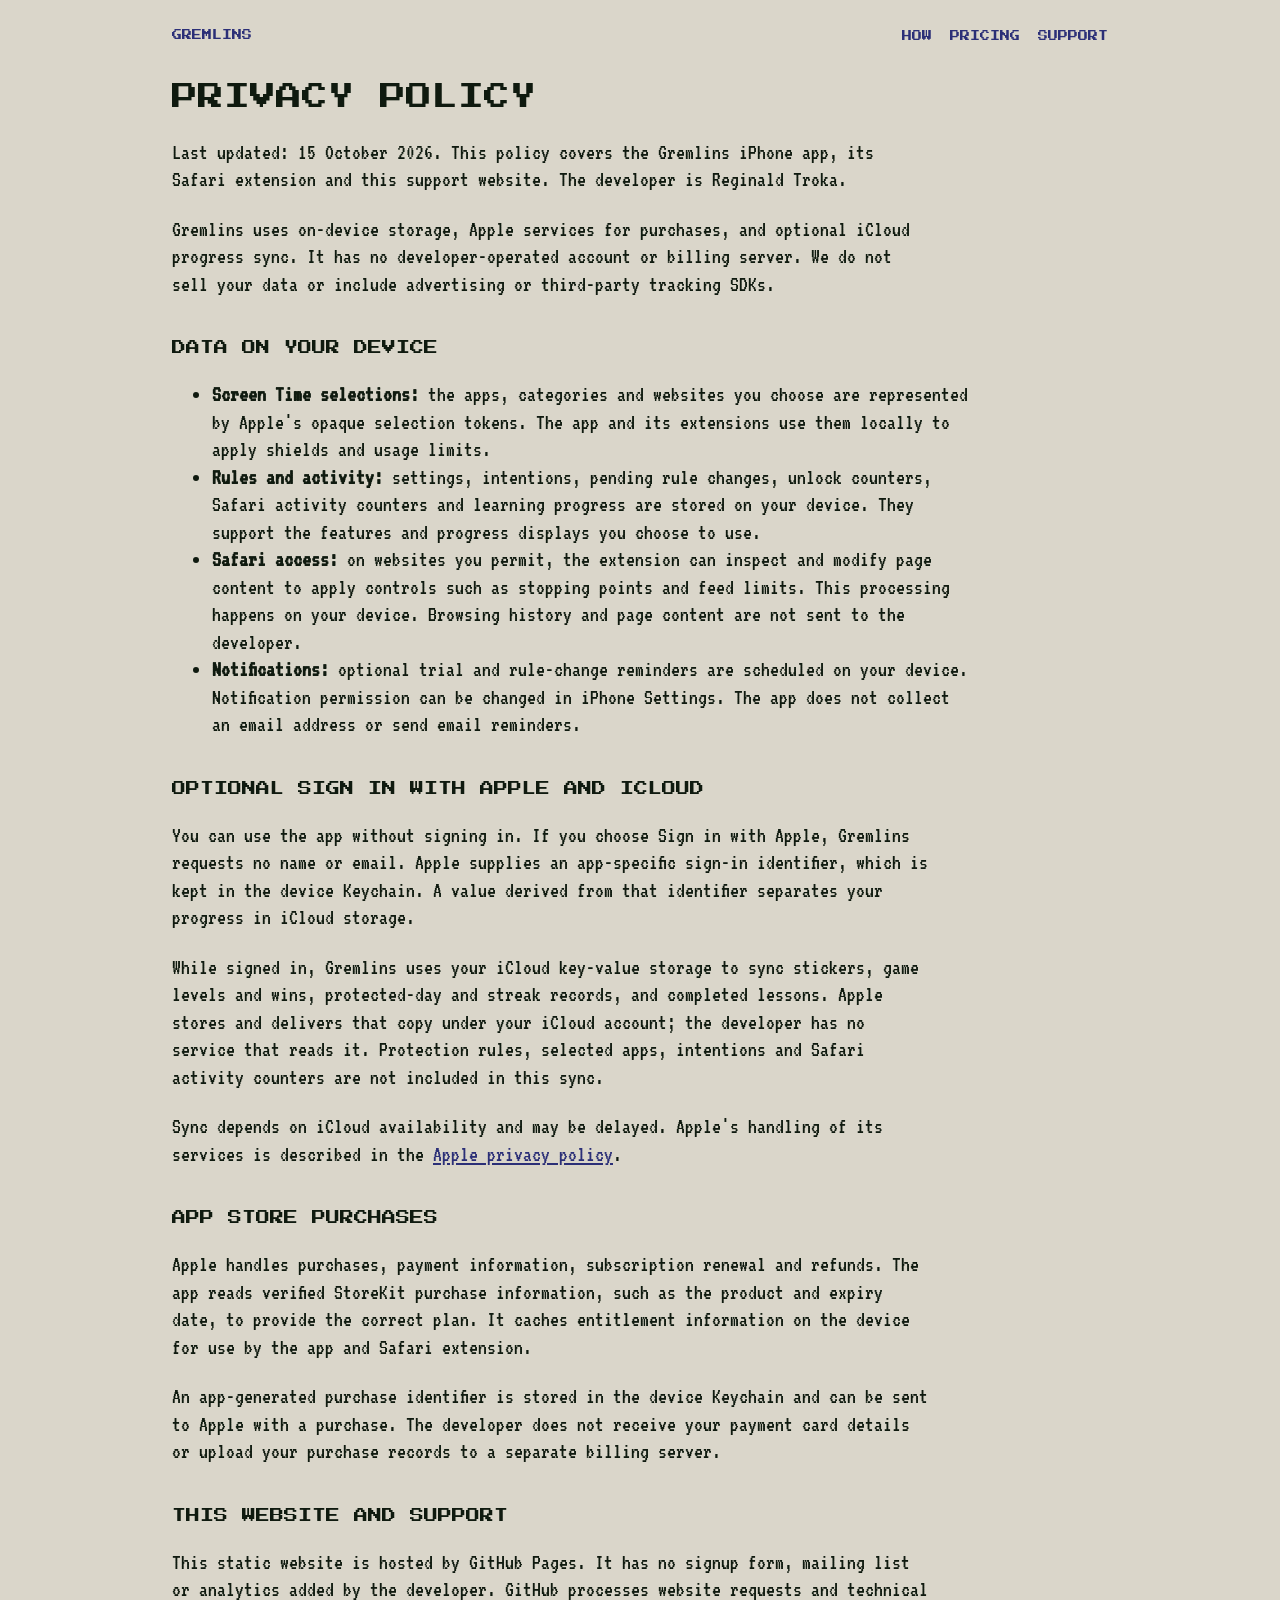
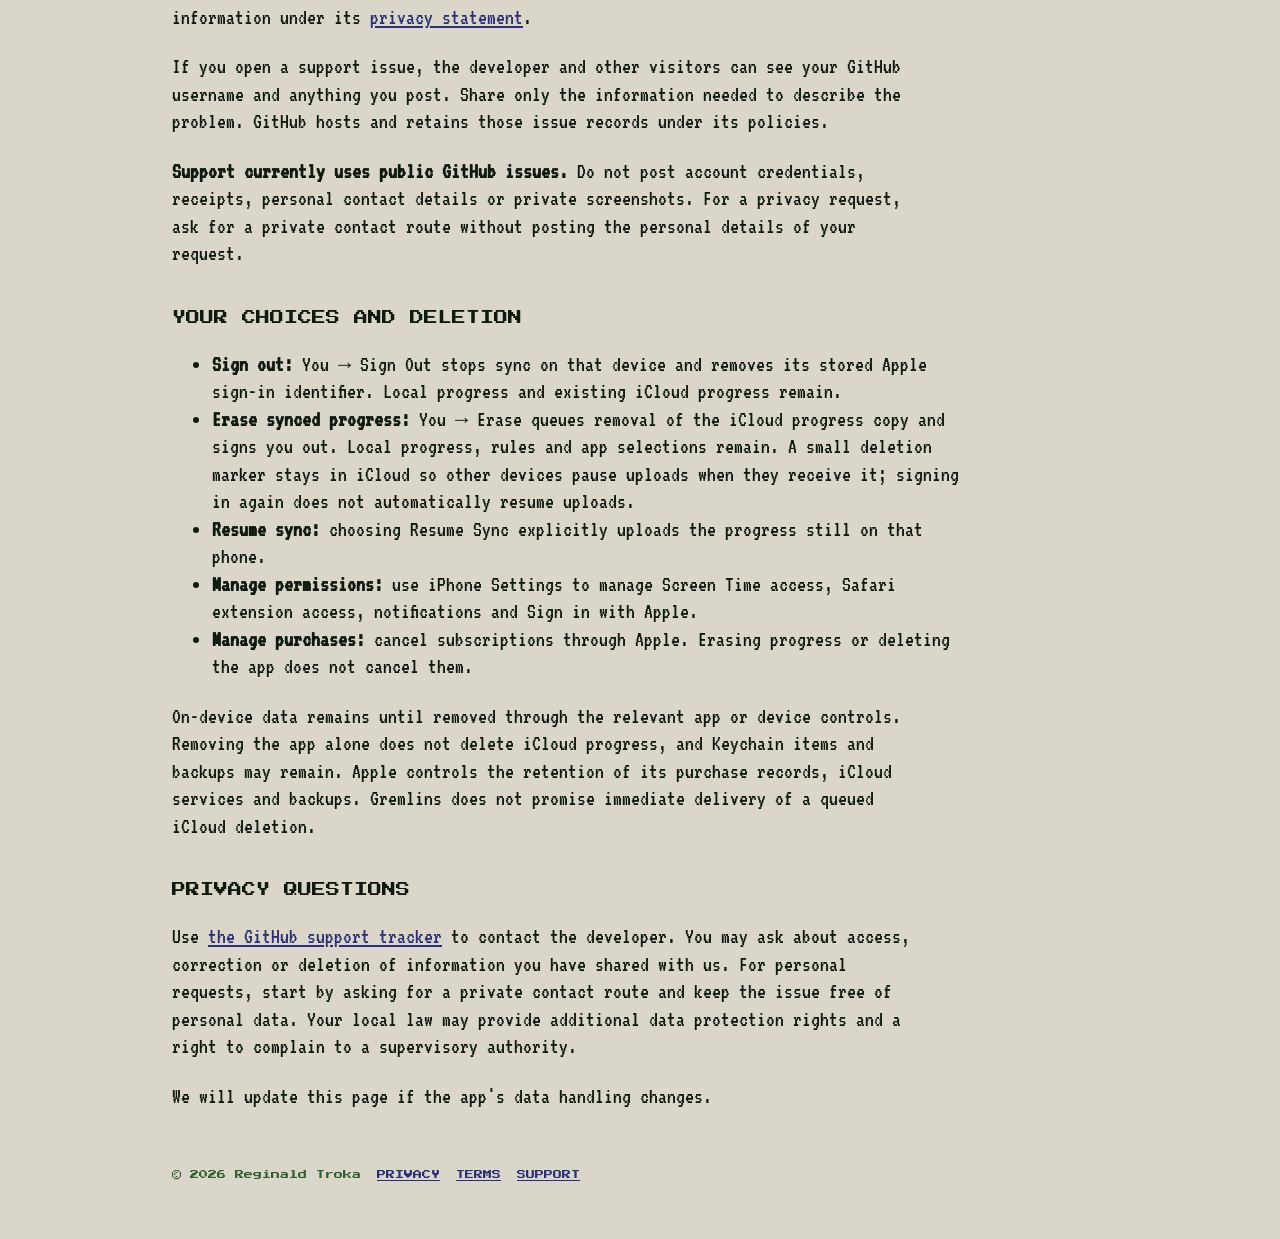
==== privacy/index.html @ 11add4e7 "Publish support, privacy and terms for the backend-free app" ====
<!doctype html>
<html lang="en">
<head>
  <meta charset="utf-8">
  <meta name="viewport" content="width=device-width,initial-scale=1">
  <title>Privacy policy · Gremlins</title>
  <meta name="description" content="How Gremlins uses on-device data, optional Apple sign-in and iCloud progress, App Store purchases and public support.">
  <link rel="stylesheet" href="../style.css">
  <script defer src="../site-config.js"></script>
</head>
<body><main class="wrap legal">
  <nav aria-label="Main navigation"><a href="../index.html" class="d">GREMLINS</a><span class="sp"></span><a href="../index.html#how">HOW</a><a href="../index.html#pricing">PRICING</a><a href="../support/index.html">SUPPORT</a></nav>
  <h1>PRIVACY POLICY</h1>
  <p>Last updated: 15 October 2026. This policy covers the Gremlins iPhone app, its Safari extension and this support website. The developer is <span data-site-field="legalEntity">Reginald Troka</span>.</p>
  <p>Gremlins uses on-device storage, Apple services for purchases, and optional iCloud progress sync. It has no developer-operated account or billing server. We do not sell your data or include advertising or third-party tracking SDKs.</p>

  <h2>DATA ON YOUR DEVICE</h2>
  <ul>
    <li><strong>Screen Time selections:</strong> the apps, categories and websites you choose are represented by Apple's opaque selection tokens. The app and its extensions use them locally to apply shields and usage limits.</li>
    <li><strong>Rules and activity:</strong> settings, intentions, pending rule changes, unlock counters, Safari activity counters and learning progress are stored on your device. They support the features and progress displays you choose to use.</li>
    <li><strong>Safari access:</strong> on websites you permit, the extension can inspect and modify page content to apply controls such as stopping points and feed limits. This processing happens on your device. Browsing history and page content are not sent to the developer.</li>
    <li><strong>Notifications:</strong> optional trial and rule-change reminders are scheduled on your device. Notification permission can be changed in iPhone Settings. The app does not collect an email address or send email reminders.</li>
  </ul>

  <h2>OPTIONAL SIGN IN WITH APPLE AND ICLOUD</h2>
  <p>You can use the app without signing in. If you choose Sign in with Apple, Gremlins requests no name or email. Apple supplies an app-specific sign-in identifier, which is kept in the device Keychain. A value derived from that identifier separates your progress in iCloud storage.</p>
  <p>While signed in, Gremlins uses your iCloud key-value storage to sync stickers, game levels and wins, protected-day and streak records, and completed lessons. Apple stores and delivers that copy under your iCloud account; the developer has no service that reads it. Protection rules, selected apps, intentions and Safari activity counters are not included in this sync.</p>
  <p>Sync depends on iCloud availability and may be delayed. Apple's handling of its services is described in the <a href="https://www.apple.com/legal/privacy/">Apple privacy policy</a>.</p>

  <h2>APP STORE PURCHASES</h2>
  <p>Apple handles purchases, payment information, subscription renewal and refunds. The app reads verified StoreKit purchase information, such as the product and expiry date, to provide the correct plan. It caches entitlement information on the device for use by the app and Safari extension.</p>
  <p>An app-generated purchase identifier is stored in the device Keychain and can be sent to Apple with a purchase. The developer does not receive your payment card details or upload your purchase records to a separate billing server.</p>

  <h2>THIS WEBSITE AND SUPPORT</h2>
  <p>This static website is hosted by GitHub Pages. It has no signup form, mailing list or analytics added by the developer. GitHub processes website requests and technical information under its <a href="https://docs.github.com/en/site-policy/privacy-policies/github-general-privacy-statement">privacy statement</a>.</p>
  <p>If you open a support issue, the developer and other visitors can see your GitHub username and anything you post. Share only the information needed to describe the problem. GitHub hosts and retains those issue records under its policies.</p>
  <p data-public-contact-notice><strong>Support currently uses public GitHub issues.</strong> Do not post account credentials, receipts, personal contact details or private screenshots. For a privacy request, ask for a private contact route without posting the personal details of your request.</p>

  <h2>YOUR CHOICES AND DELETION</h2>
  <ul>
    <li><strong>Sign out:</strong> You → Sign Out stops sync on that device and removes its stored Apple sign-in identifier. Local progress and existing iCloud progress remain.</li>
    <li><strong>Erase synced progress:</strong> You → Erase queues removal of the iCloud progress copy and signs you out. Local progress, rules and app selections remain. A small deletion marker stays in iCloud so other devices pause uploads when they receive it; signing in again does not automatically resume uploads.</li>
    <li><strong>Resume sync:</strong> choosing Resume Sync explicitly uploads the progress still on that phone.</li>
    <li><strong>Manage permissions:</strong> use iPhone Settings to manage Screen Time access, Safari extension access, notifications and Sign in with Apple.</li>
    <li><strong>Manage purchases:</strong> cancel subscriptions through Apple. Erasing progress or deleting the app does not cancel them.</li>
  </ul>
  <p>On-device data remains until removed through the relevant app or device controls. Removing the app alone does not delete iCloud progress, and Keychain items and backups may remain. Apple controls the retention of its purchase records, iCloud services and backups. Gremlins does not promise immediate delivery of a queued iCloud deletion.</p>

  <h2>PRIVACY QUESTIONS</h2>
  <p>Use <a data-privacy-link href="https://github.com/RT123-new/gremlins-support/issues">the GitHub support tracker</a> to contact the developer. You may ask about access, correction or deletion of information you have shared with us. For personal requests, start by asking for a private contact route and keep the issue free of personal data. Your local law may provide additional data protection rights and a right to complain to a supervisory authority.</p>
  <p>We will update this page if the app's data handling changes.</p>

  <footer><span>© 2026 <span data-site-field="legalEntity">Reginald Troka</span></span><a href="index.html">PRIVACY</a><a href="../terms/index.html">TERMS</a><a href="../support/index.html">SUPPORT</a></footer>
</main></body></html>
---- style.css ----
@font-face { font-family: D; src: url(fonts/PressStart2P-Regular.ttf); font-display: swap; }
@font-face { font-family: B; src: url(fonts/VT323-Regular.ttf); font-display: swap; }
:root { --ink:#0F1A0F; --dark:#0F380F; --mid:#306230; --light:#8BAC0F; --screen:#9BBC0F; --paper:#CADC9F; --shell:#DAD6CA; --a:#A6215A; --navy:#2B2F77; }
* { box-sizing: border-box; }
body { margin: 0; background: var(--shell); color: var(--ink); font: 22px/1.25 B, monospace; }
.d { font-family: D, monospace; text-transform: uppercase; line-height: 1.5; }
a { color: var(--navy); }
.wrap { max-width: 980px; margin: auto; padding: 28px 22px 60px; }
nav { display: flex; gap: 18px; align-items: center; font: 10px D, monospace; } nav .sp { flex: 1; } nav a { text-decoration: none; }
.hero { display: grid; grid-template-columns: 1.1fr .9fr; gap: 34px; align-items: center; margin: 46px 0 40px; }
@media (max-width: 760px) { .hero { grid-template-columns: 1fr; } }
h1 { font: 26px/1.45 D, monospace; margin: 0 0 18px; } h2 { font: 14px/1.5 D, monospace; margin: 40px 0 14px; } h3 { font: 10px/1.5 D, monospace; margin: 22px 0 8px; }
.lcd { background: var(--screen); border: 4px solid var(--ink); box-shadow: 8px 8px 0 var(--ink); padding: 16px; }
.lcd img { width: 100%; image-rendering: pixelated; display: block; }
.btn { display: inline-block; font: 11px D, monospace; padding: 16px 18px; border: 3px solid var(--ink); box-shadow: 5px 5px 0 var(--ink); background: var(--a); color: var(--paper); text-decoration: none; }
.btn.sec { background: var(--screen); color: var(--ink); }
.grid { display: grid; grid-template-columns: repeat(auto-fill, minmax(260px, 1fr)); gap: 20px; }
.card { border: 3px solid var(--ink); box-shadow: 5px 5px 0 var(--ink); background: var(--paper); padding: 16px; }
.card img { height: 64px; image-rendering: pixelated; }
form { display: flex; gap: 10px; flex-wrap: wrap; margin-top: 18px; }
input { font: 22px B, monospace; padding: 12px; border: 3px solid var(--ink); background: var(--paper); min-width: 240px; flex: 1; }
footer { margin-top: 60px; font: 9px D, monospace; color: var(--mid); display: flex; gap: 16px; flex-wrap: wrap; }
.legal p, .legal li { max-width: 760px; }
.legal h1 { margin-top: 36px; }
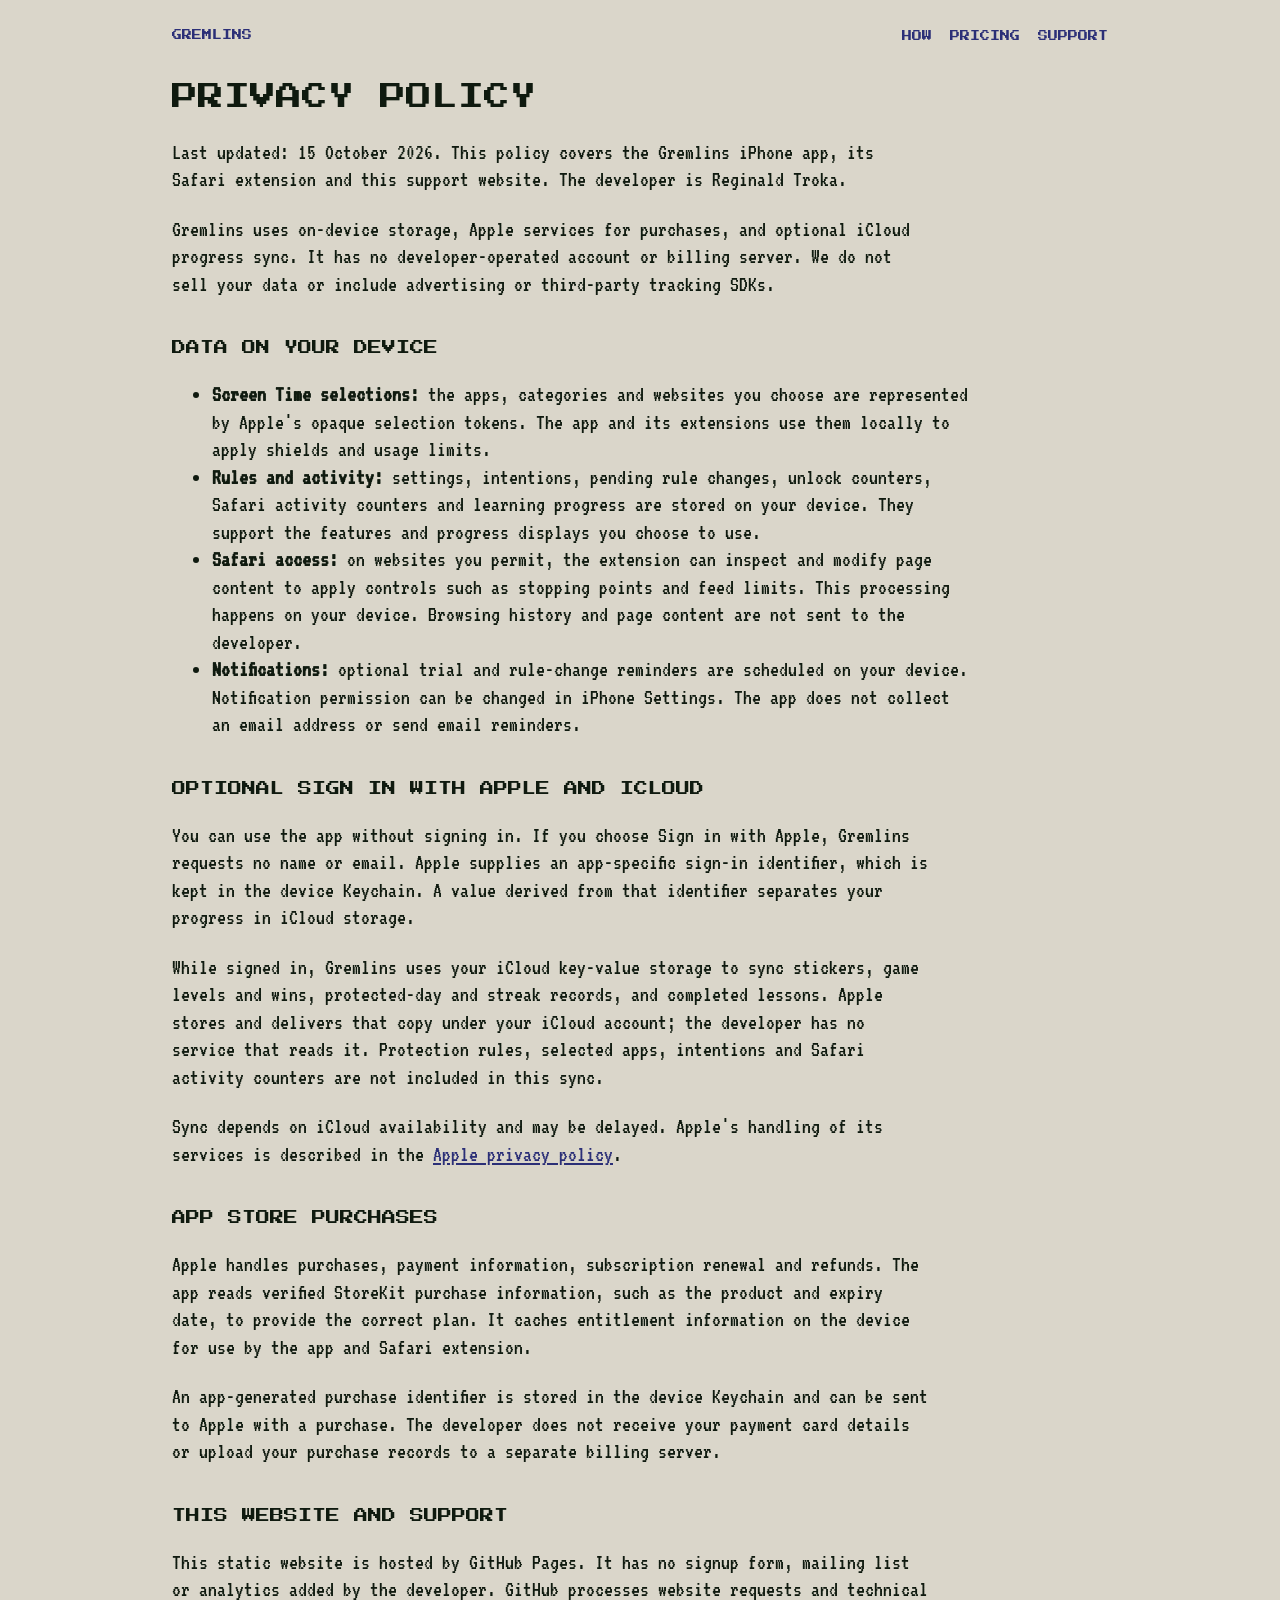
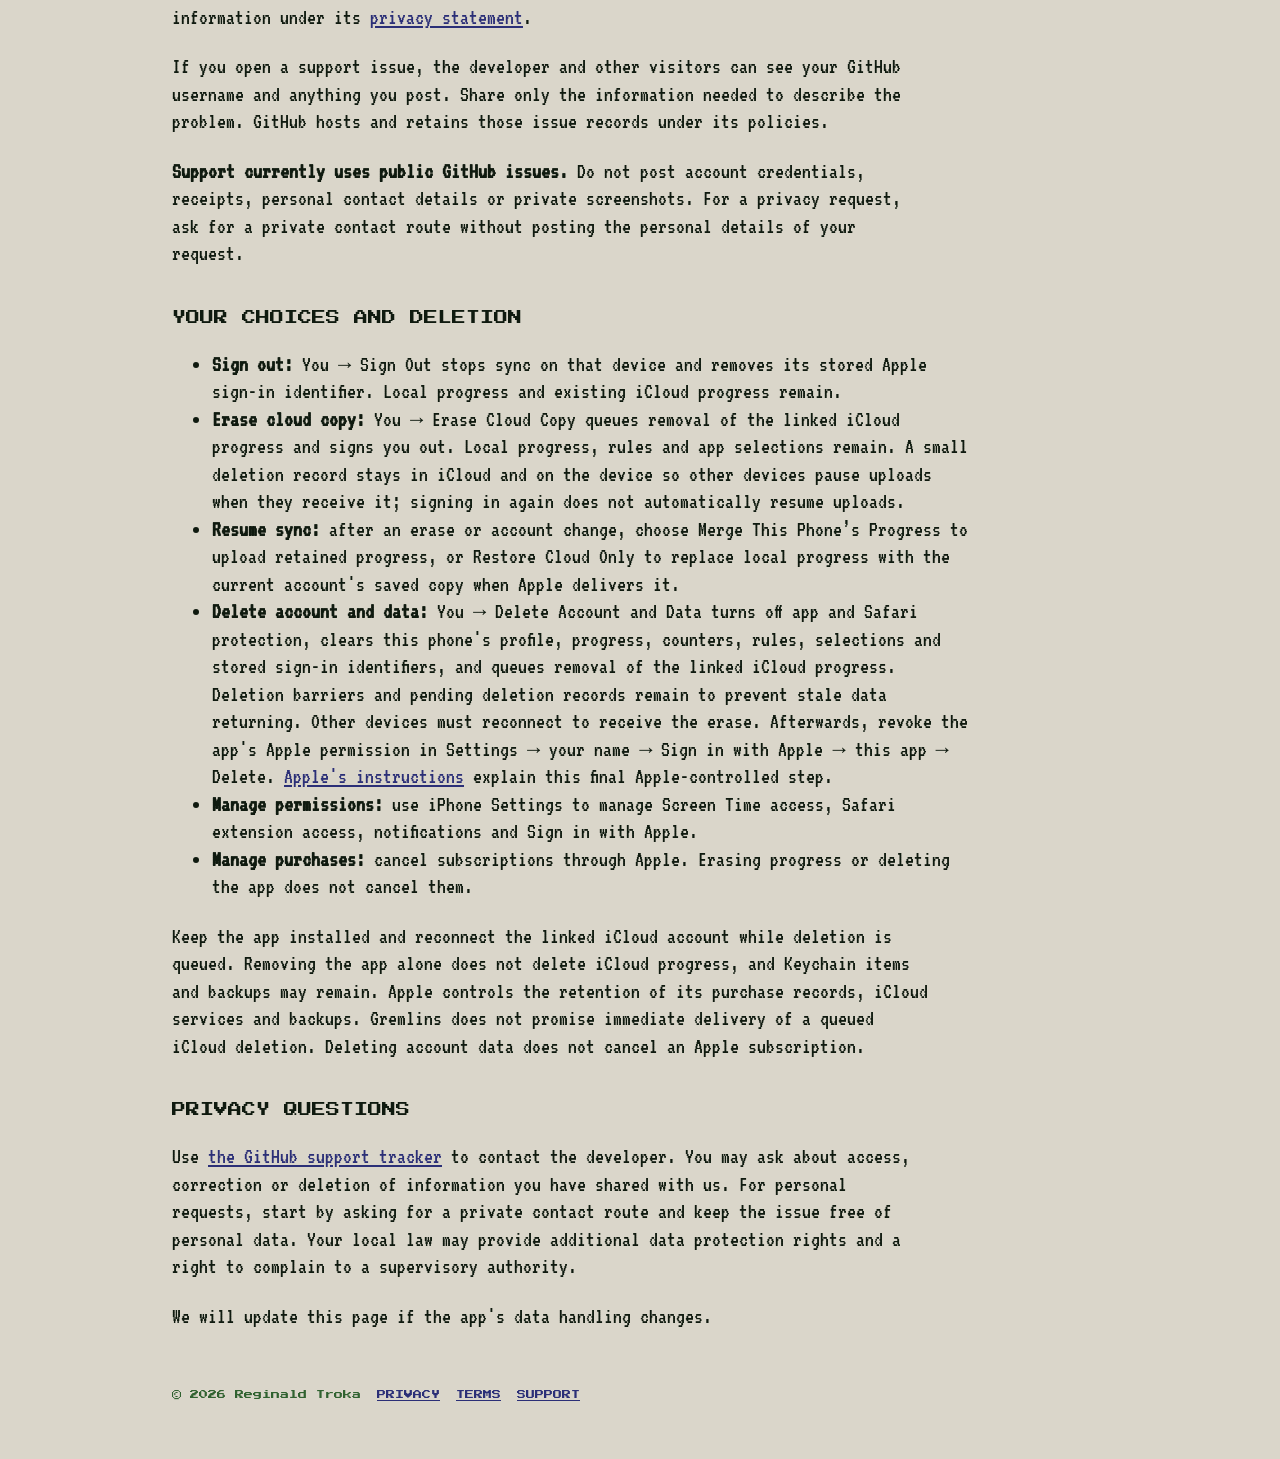
==== commit 0bc79c19: "Document full account deletion and cloud restore choices" ====
--- a/privacy/index.html
+++ b/privacy/index.html
@@ -39,12 +39,13 @@
   <h2>YOUR CHOICES AND DELETION</h2>
   <ul>
     <li><strong>Sign out:</strong> You → Sign Out stops sync on that device and removes its stored Apple sign-in identifier. Local progress and existing iCloud progress remain.</li>
-    <li><strong>Erase synced progress:</strong> You → Erase queues removal of the iCloud progress copy and signs you out. Local progress, rules and app selections remain. A small deletion marker stays in iCloud so other devices pause uploads when they receive it; signing in again does not automatically resume uploads.</li>
-    <li><strong>Resume sync:</strong> choosing Resume Sync explicitly uploads the progress still on that phone.</li>
+    <li><strong>Erase cloud copy:</strong> You → Erase Cloud Copy queues removal of the linked iCloud progress and signs you out. Local progress, rules and app selections remain. A small deletion record stays in iCloud and on the device so other devices pause uploads when they receive it; signing in again does not automatically resume uploads.</li>
+    <li><strong>Resume sync:</strong> after an erase or account change, choose Merge This Phone’s Progress to upload retained progress, or Restore Cloud Only to replace local progress with the current account's saved copy when Apple delivers it.</li>
+    <li><strong>Delete account and data:</strong> You → Delete Account and Data turns off app and Safari protection, clears this phone's profile, progress, counters, rules, selections and stored sign-in identifiers, and queues removal of the linked iCloud progress. Deletion barriers and pending deletion records remain to prevent stale data returning. Other devices must reconnect to receive the erase. Afterwards, revoke the app's Apple permission in Settings → your name → Sign in with Apple → this app → Delete. <a href="https://support.apple.com/en-us/102571">Apple's instructions</a> explain this final Apple-controlled step.</li>
     <li><strong>Manage permissions:</strong> use iPhone Settings to manage Screen Time access, Safari extension access, notifications and Sign in with Apple.</li>
     <li><strong>Manage purchases:</strong> cancel subscriptions through Apple. Erasing progress or deleting the app does not cancel them.</li>
   </ul>
-  <p>On-device data remains until removed through the relevant app or device controls. Removing the app alone does not delete iCloud progress, and Keychain items and backups may remain. Apple controls the retention of its purchase records, iCloud services and backups. Gremlins does not promise immediate delivery of a queued iCloud deletion.</p>
+  <p>Keep the app installed and reconnect the linked iCloud account while deletion is queued. Removing the app alone does not delete iCloud progress, and Keychain items and backups may remain. Apple controls the retention of its purchase records, iCloud services and backups. Gremlins does not promise immediate delivery of a queued iCloud deletion. Deleting account data does not cancel an Apple subscription.</p>
 
   <h2>PRIVACY QUESTIONS</h2>
   <p>Use <a data-privacy-link href="https://github.com/RT123-new/gremlins-support/issues">the GitHub support tracker</a> to contact the developer. You may ask about access, correction or deletion of information you have shared with us. For personal requests, start by asking for a private contact route and keep the issue free of personal data. Your local law may provide additional data protection rights and a right to complain to a supervisory authority.</p>
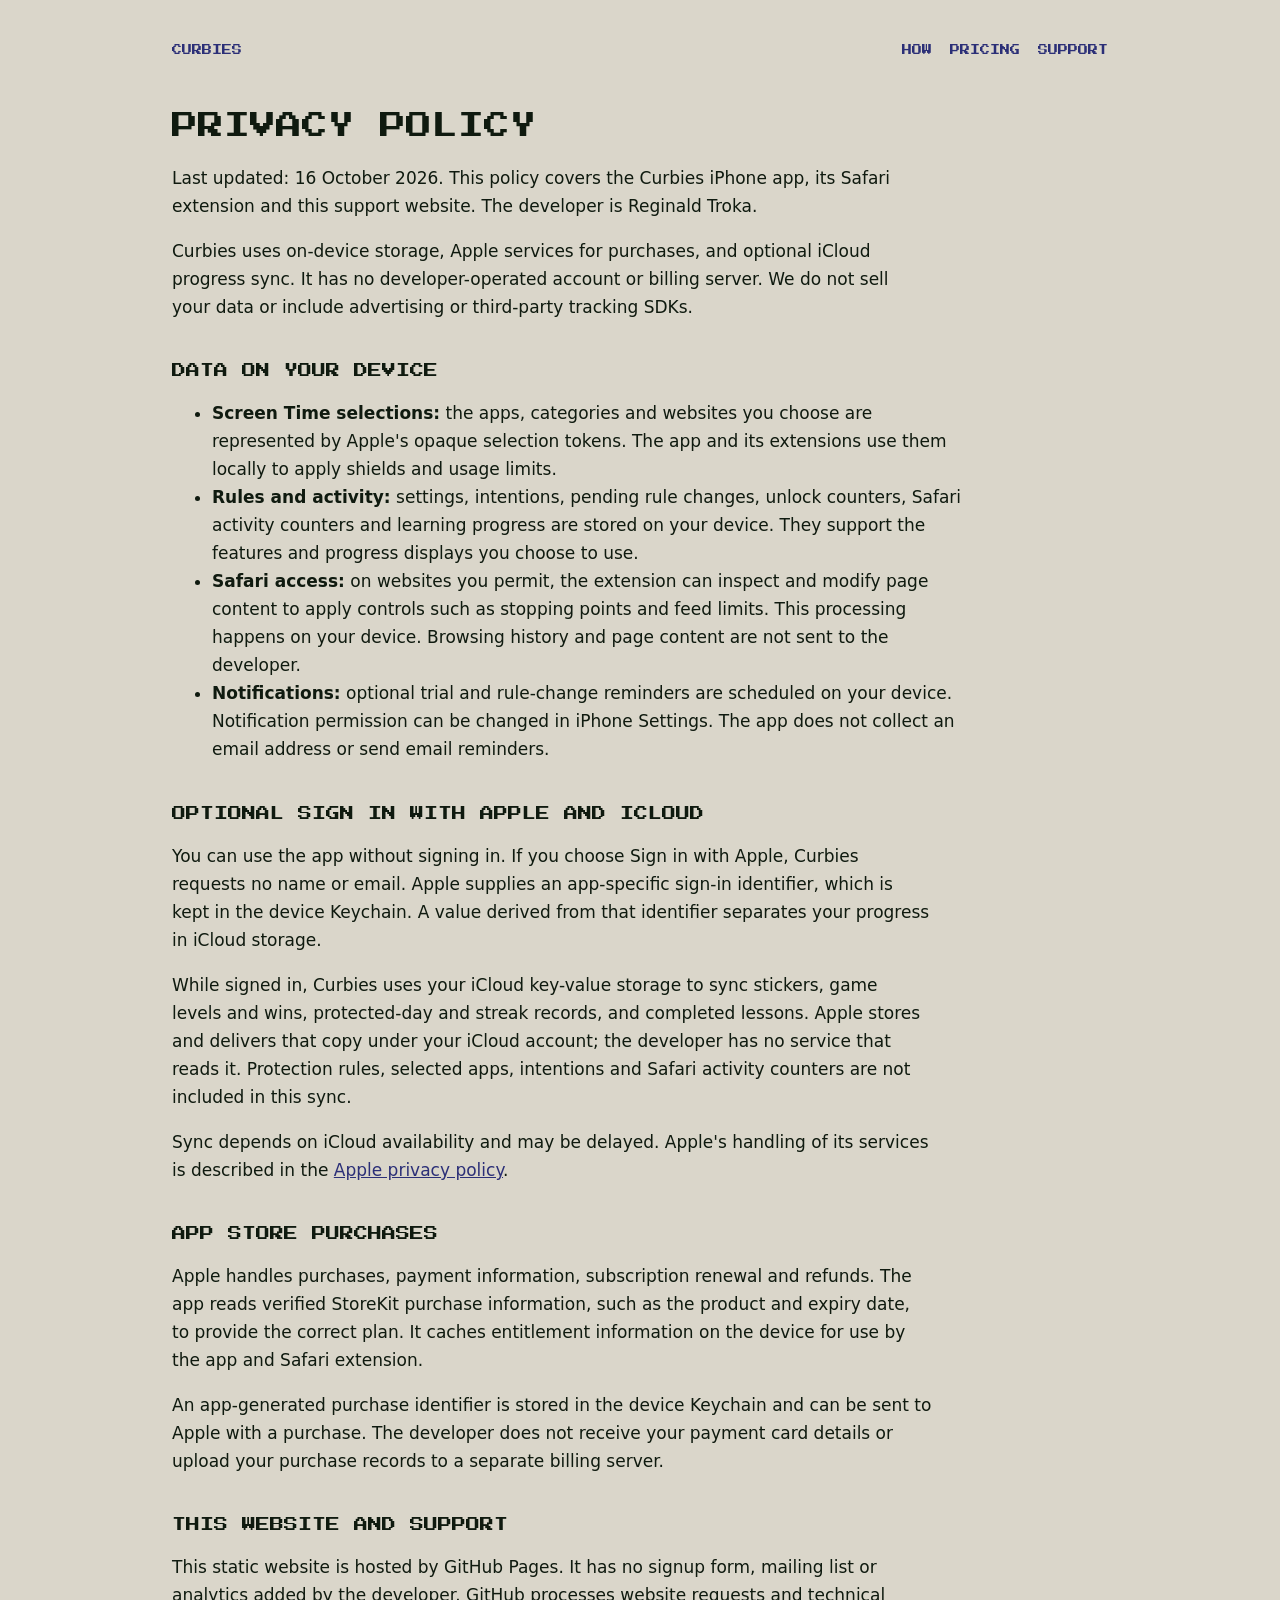
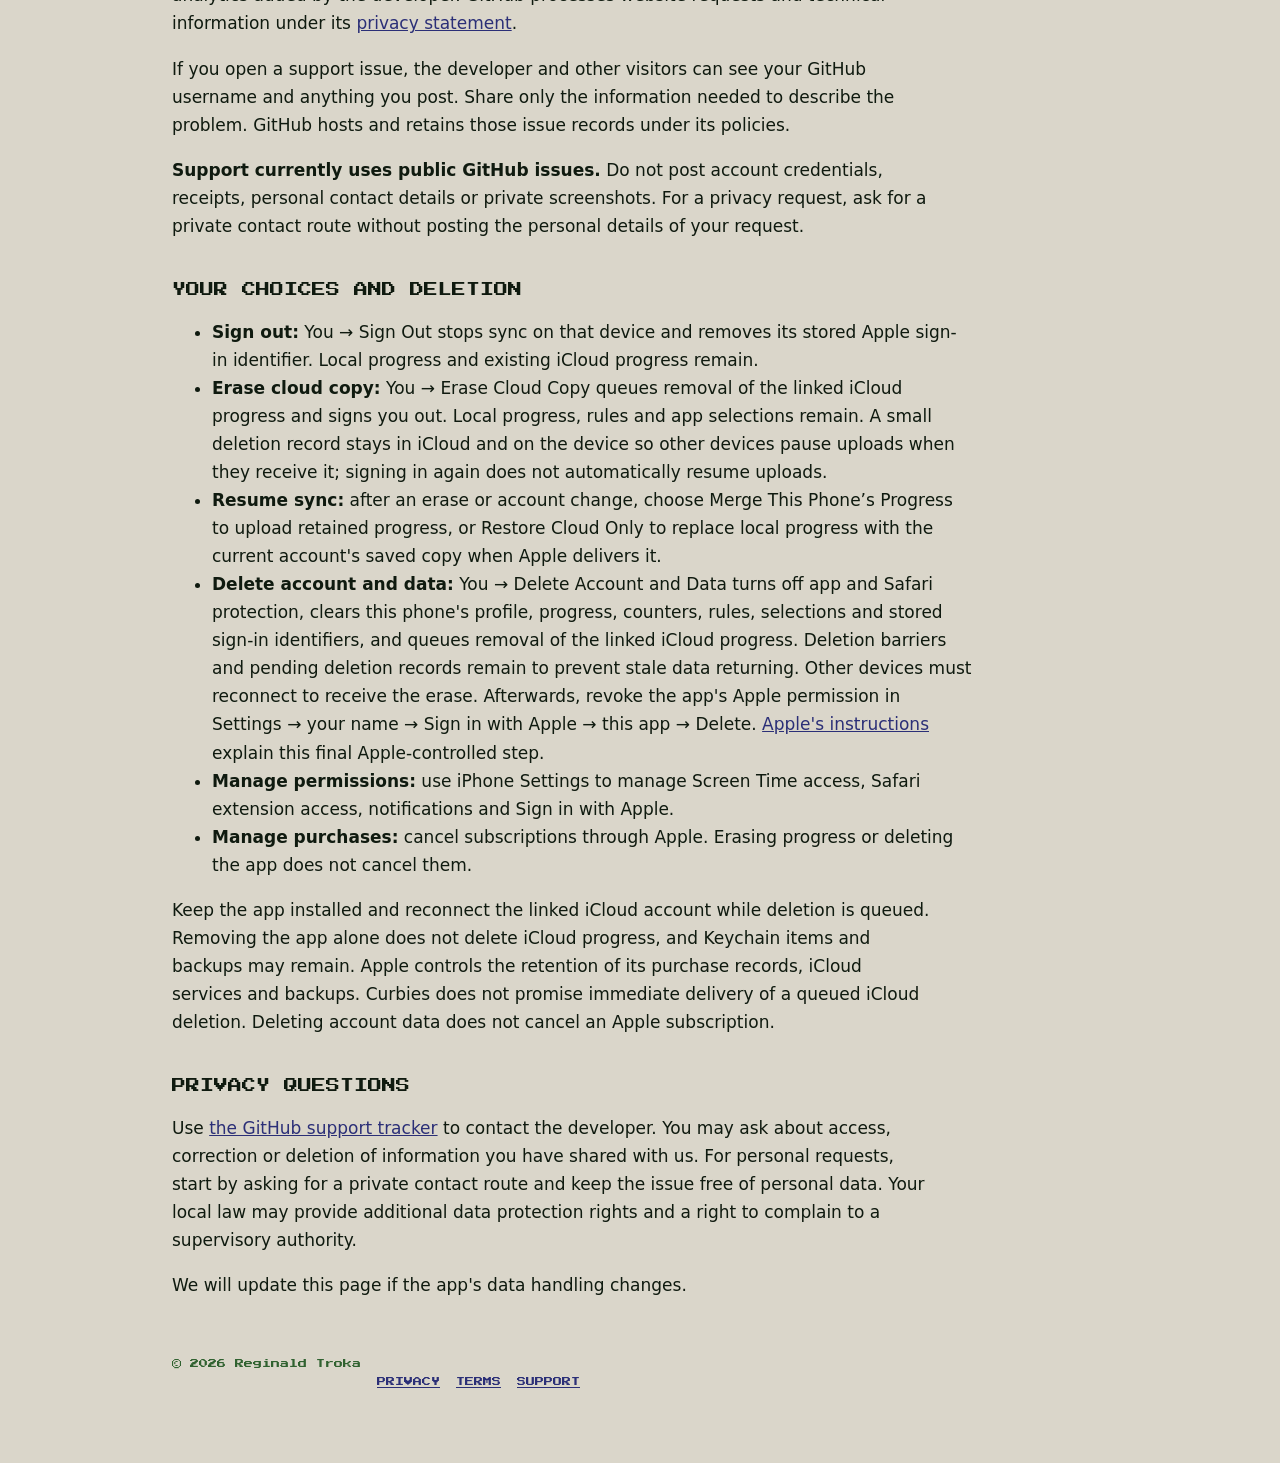
==== commit e2596f4d: "Rebrand support website to Curbies" ====
--- a/privacy/index.html
+++ b/privacy/index.html
@@ -3,16 +3,17 @@
 <head>
   <meta charset="utf-8">
   <meta name="viewport" content="width=device-width,initial-scale=1">
-  <title>Privacy policy · Gremlins</title>
-  <meta name="description" content="How Gremlins uses on-device data, optional Apple sign-in and iCloud progress, App Store purchases and public support.">
+  <link rel="canonical" href="https://rt123-new.github.io/curbies-support/privacy/">
+  <title>Privacy policy · Curbies</title>
+  <meta name="description" content="How Curbies uses on-device data, optional Apple sign-in and iCloud progress, App Store purchases and public support.">
   <link rel="stylesheet" href="../style.css">
   <script defer src="../site-config.js"></script>
 </head>
 <body><main class="wrap legal">
-  <nav aria-label="Main navigation"><a href="../index.html" class="d">GREMLINS</a><span class="sp"></span><a href="../index.html#how">HOW</a><a href="../index.html#pricing">PRICING</a><a href="../support/index.html">SUPPORT</a></nav>
+  <nav aria-label="Main navigation"><a href="../index.html" class="d">CURBIES</a><span class="sp"></span><a href="../index.html#how">HOW</a><a href="../index.html#pricing">PRICING</a><a href="../support/index.html">SUPPORT</a></nav>
   <h1>PRIVACY POLICY</h1>
-  <p>Last updated: 15 October 2026. This policy covers the Gremlins iPhone app, its Safari extension and this support website. The developer is <span data-site-field="legalEntity">Reginald Troka</span>.</p>
-  <p>Gremlins uses on-device storage, Apple services for purchases, and optional iCloud progress sync. It has no developer-operated account or billing server. We do not sell your data or include advertising or third-party tracking SDKs.</p>
+  <p>Last updated: 16 October 2026. This policy covers the Curbies iPhone app, its Safari extension and this support website. The developer is <span data-site-field="legalEntity">Reginald Troka</span>.</p>
+  <p>Curbies uses on-device storage, Apple services for purchases, and optional iCloud progress sync. It has no developer-operated account or billing server. We do not sell your data or include advertising or third-party tracking SDKs.</p>
 
   <h2>DATA ON YOUR DEVICE</h2>
   <ul>
@@ -23,8 +24,8 @@
   </ul>
 
   <h2>OPTIONAL SIGN IN WITH APPLE AND ICLOUD</h2>
-  <p>You can use the app without signing in. If you choose Sign in with Apple, Gremlins requests no name or email. Apple supplies an app-specific sign-in identifier, which is kept in the device Keychain. A value derived from that identifier separates your progress in iCloud storage.</p>
-  <p>While signed in, Gremlins uses your iCloud key-value storage to sync stickers, game levels and wins, protected-day and streak records, and completed lessons. Apple stores and delivers that copy under your iCloud account; the developer has no service that reads it. Protection rules, selected apps, intentions and Safari activity counters are not included in this sync.</p>
+  <p>You can use the app without signing in. If you choose Sign in with Apple, Curbies requests no name or email. Apple supplies an app-specific sign-in identifier, which is kept in the device Keychain. A value derived from that identifier separates your progress in iCloud storage.</p>
+  <p>While signed in, Curbies uses your iCloud key-value storage to sync stickers, game levels and wins, protected-day and streak records, and completed lessons. Apple stores and delivers that copy under your iCloud account; the developer has no service that reads it. Protection rules, selected apps, intentions and Safari activity counters are not included in this sync.</p>
   <p>Sync depends on iCloud availability and may be delayed. Apple's handling of its services is described in the <a href="https://www.apple.com/legal/privacy/">Apple privacy policy</a>.</p>
 
   <h2>APP STORE PURCHASES</h2>
@@ -45,10 +46,10 @@
     <li><strong>Manage permissions:</strong> use iPhone Settings to manage Screen Time access, Safari extension access, notifications and Sign in with Apple.</li>
     <li><strong>Manage purchases:</strong> cancel subscriptions through Apple. Erasing progress or deleting the app does not cancel them.</li>
   </ul>
-  <p>Keep the app installed and reconnect the linked iCloud account while deletion is queued. Removing the app alone does not delete iCloud progress, and Keychain items and backups may remain. Apple controls the retention of its purchase records, iCloud services and backups. Gremlins does not promise immediate delivery of a queued iCloud deletion. Deleting account data does not cancel an Apple subscription.</p>
+  <p>Keep the app installed and reconnect the linked iCloud account while deletion is queued. Removing the app alone does not delete iCloud progress, and Keychain items and backups may remain. Apple controls the retention of its purchase records, iCloud services and backups. Curbies does not promise immediate delivery of a queued iCloud deletion. Deleting account data does not cancel an Apple subscription.</p>
 
   <h2>PRIVACY QUESTIONS</h2>
-  <p>Use <a data-privacy-link href="https://github.com/RT123-new/gremlins-support/issues">the GitHub support tracker</a> to contact the developer. You may ask about access, correction or deletion of information you have shared with us. For personal requests, start by asking for a private contact route and keep the issue free of personal data. Your local law may provide additional data protection rights and a right to complain to a supervisory authority.</p>
+  <p>Use <a data-privacy-link href="https://github.com/RT123-new/curbies-support/issues">the GitHub support tracker</a> to contact the developer. You may ask about access, correction or deletion of information you have shared with us. For personal requests, start by asking for a private contact route and keep the issue free of personal data. Your local law may provide additional data protection rights and a right to complain to a supervisory authority.</p>
   <p>We will update this page if the app's data handling changes.</p>
 
   <footer><span>© 2026 <span data-site-field="legalEntity">Reginald Troka</span></span><a href="index.html">PRIVACY</a><a href="../terms/index.html">TERMS</a><a href="../support/index.html">SUPPORT</a></footer>
--- a/style.css
+++ b/style.css
@@ -7,6 +7,8 @@
 a { color: var(--navy); }
 .wrap { max-width: 980px; margin: auto; padding: 28px 22px 60px; }
 nav { display: flex; gap: 18px; align-items: center; font: 10px D, monospace; } nav .sp { flex: 1; } nav a { text-decoration: none; }
+nav a, footer a { min-height: 44px; display: inline-flex; align-items: center; }
+a:focus-visible { outline: 3px solid var(--navy); outline-offset: 4px; }
 .hero { display: grid; grid-template-columns: 1.1fr .9fr; gap: 34px; align-items: center; margin: 46px 0 40px; }
 @media (max-width: 760px) { .hero { grid-template-columns: 1fr; } }
 h1 { font: 26px/1.45 D, monospace; margin: 0 0 18px; } h2 { font: 14px/1.5 D, monospace; margin: 40px 0 14px; } h3 { font: 10px/1.5 D, monospace; margin: 22px 0 8px; }
@@ -20,5 +22,6 @@
 form { display: flex; gap: 10px; flex-wrap: wrap; margin-top: 18px; }
 input { font: 22px B, monospace; padding: 12px; border: 3px solid var(--ink); background: var(--paper); min-width: 240px; flex: 1; }
 footer { margin-top: 60px; font: 9px D, monospace; color: var(--mid); display: flex; gap: 16px; flex-wrap: wrap; }
-.legal p, .legal li { max-width: 760px; }
+.legal { font: 17px/1.65 system-ui, sans-serif; }
+.legal p, .legal li { max-width: 760px; overflow-wrap: anywhere; }
 .legal h1 { margin-top: 36px; }
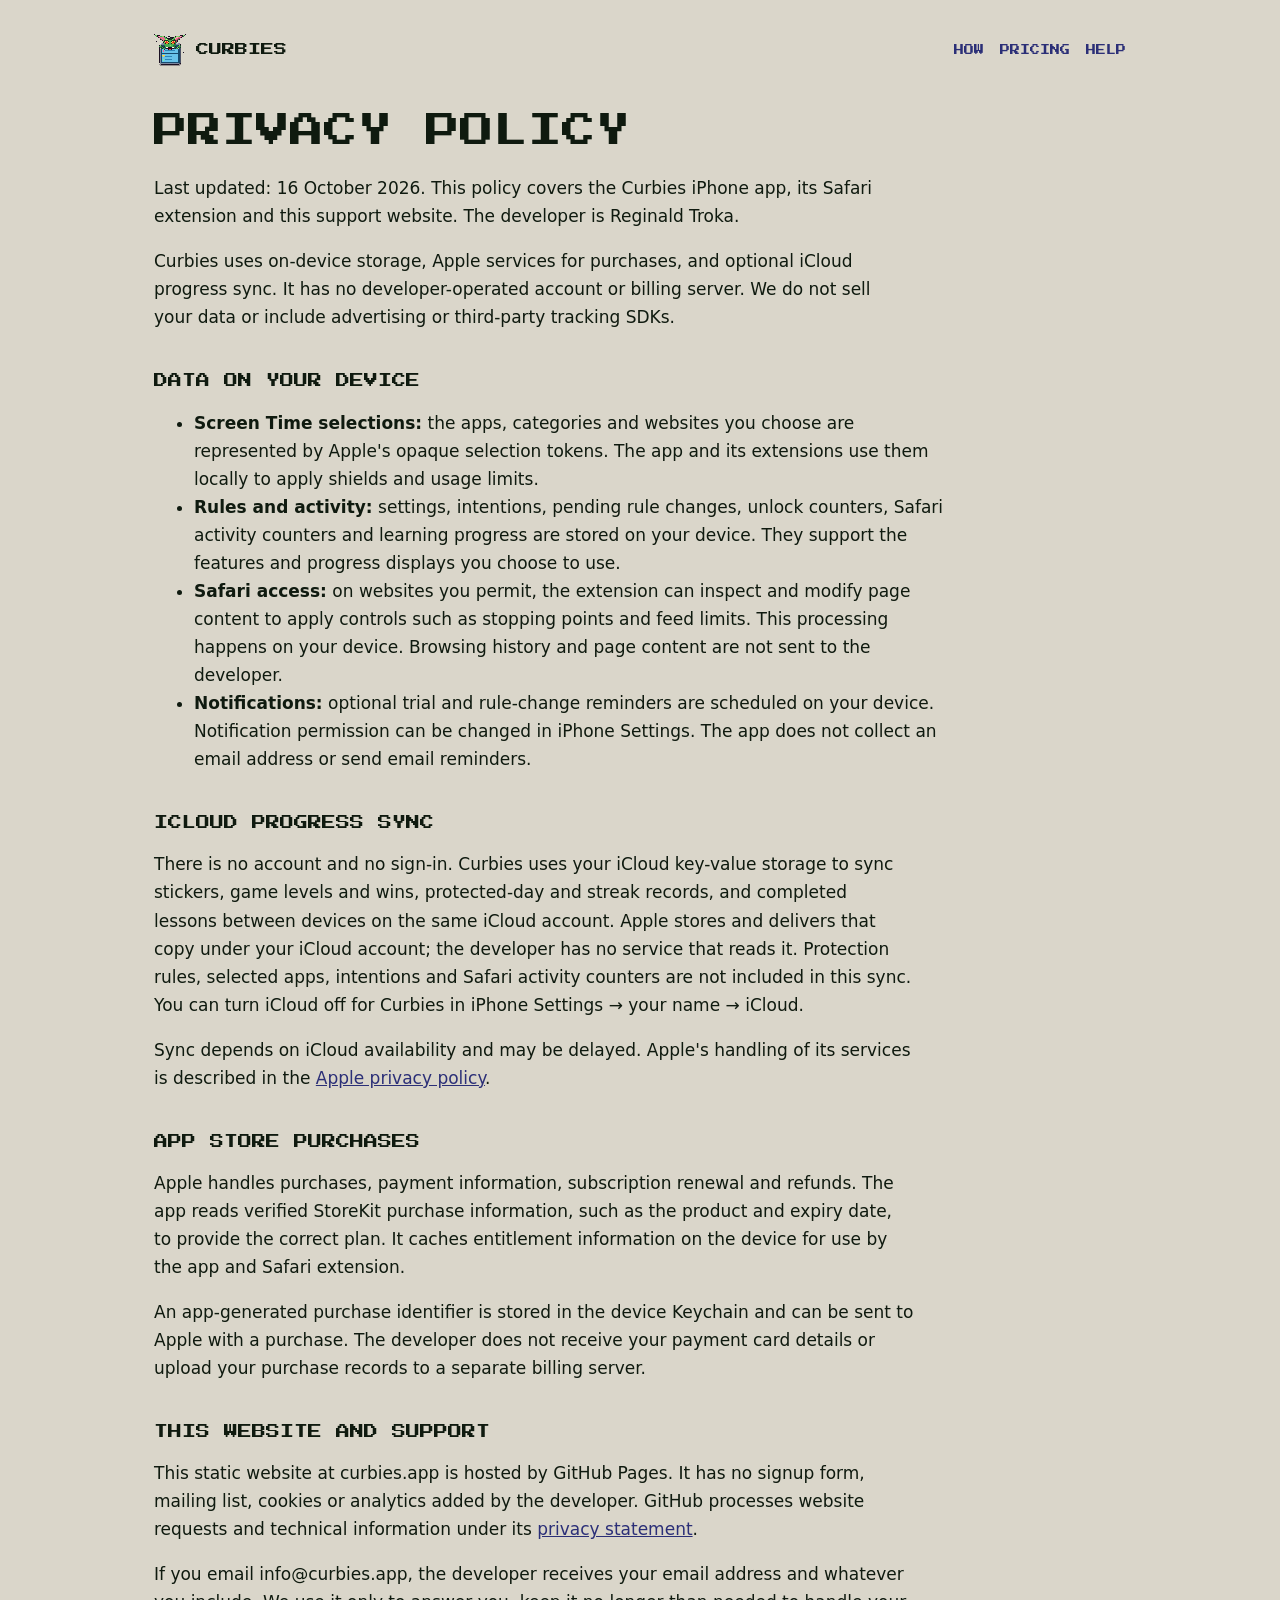
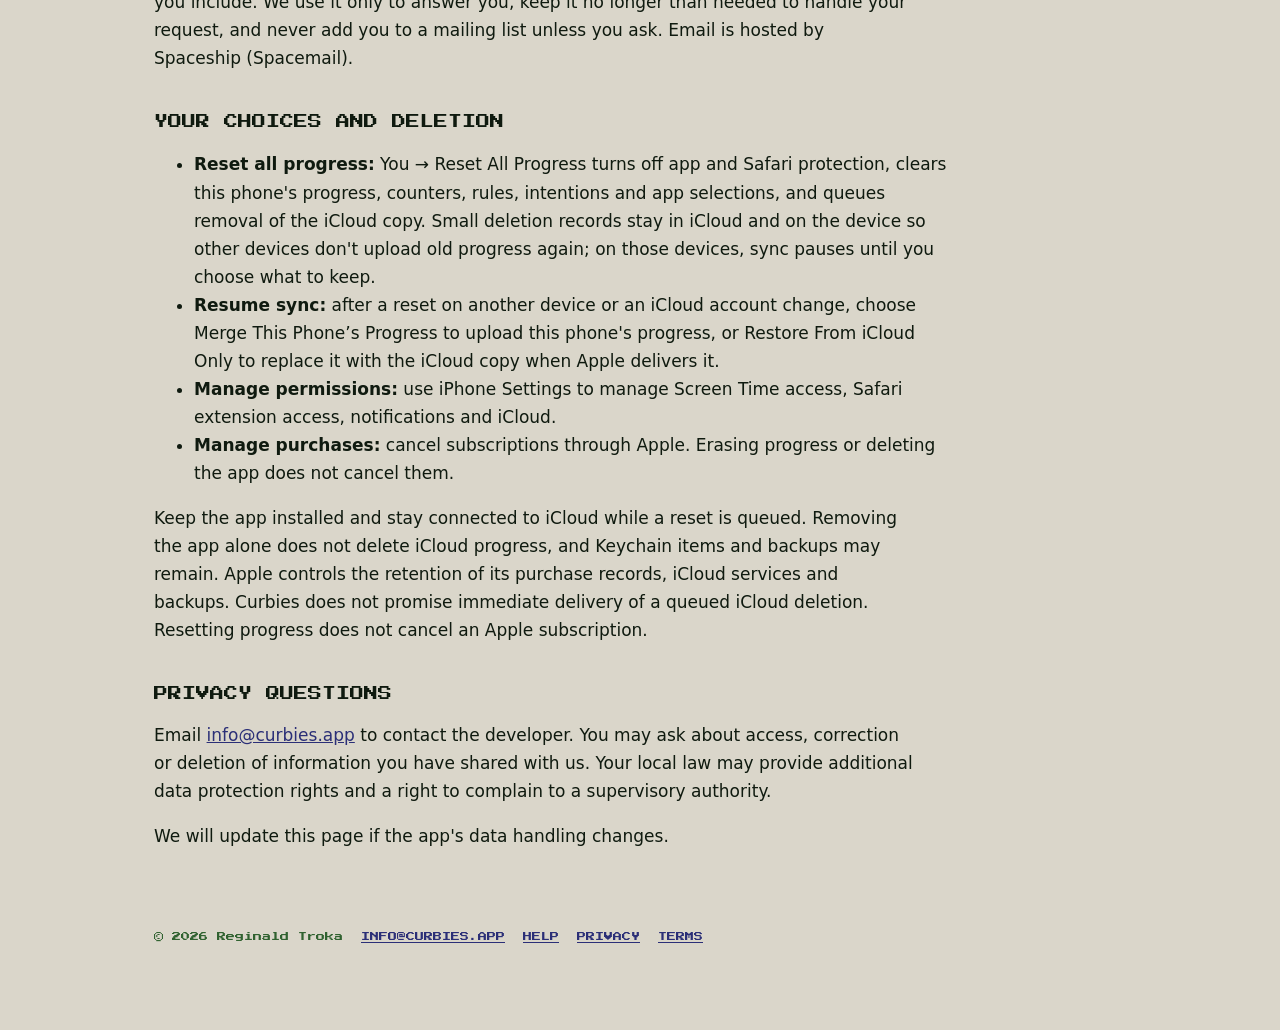
==== commit 37f5fe4a: "New curbies.app home page; email support at info@curbies.app Rebuild the home page around how Curbie" ====
--- a/privacy/index.html
+++ b/privacy/index.html
@@ -3,14 +3,15 @@
 <head>
   <meta charset="utf-8">
   <meta name="viewport" content="width=device-width,initial-scale=1">
-  <link rel="canonical" href="https://rt123-new.github.io/curbies-support/privacy/">
+  <link rel="canonical" href="https://curbies.app/privacy/">
   <title>Privacy policy · Curbies</title>
-  <meta name="description" content="How Curbies uses on-device data, optional Apple sign-in and iCloud progress, App Store purchases and public support.">
+  <meta name="description" content="How Curbies uses on-device data, iCloud progress sync, App Store purchases and email support.">
+  <link rel="icon" href="../sprites/gb_hero.png">
   <link rel="stylesheet" href="../style.css">
   <script defer src="../site-config.js"></script>
 </head>
 <body><main class="wrap legal">
-  <nav aria-label="Main navigation"><a href="../index.html" class="d">CURBIES</a><span class="sp"></span><a href="../index.html#how">HOW</a><a href="../index.html#pricing">PRICING</a><a href="../support/index.html">SUPPORT</a></nav>
+  <nav aria-label="Main navigation"><a href="../index.html" class="brand d"><img src="../sprites/gb_hero.png" alt="">CURBIES</a><span class="sp"></span><a href="../index.html#how">HOW</a><a href="../index.html#pricing">PRICING</a><a href="../support/index.html">HELP</a></nav>
   <h1>PRIVACY POLICY</h1>
   <p>Last updated: 16 October 2026. This policy covers the Curbies iPhone app, its Safari extension and this support website. The developer is <span data-site-field="legalEntity">Reginald Troka</span>.</p>
   <p>Curbies uses on-device storage, Apple services for purchases, and optional iCloud progress sync. It has no developer-operated account or billing server. We do not sell your data or include advertising or third-party tracking SDKs.</p>
@@ -23,9 +24,8 @@
     <li><strong>Notifications:</strong> optional trial and rule-change reminders are scheduled on your device. Notification permission can be changed in iPhone Settings. The app does not collect an email address or send email reminders.</li>
   </ul>
 
-  <h2>OPTIONAL SIGN IN WITH APPLE AND ICLOUD</h2>
-  <p>You can use the app without signing in. If you choose Sign in with Apple, Curbies requests no name or email. Apple supplies an app-specific sign-in identifier, which is kept in the device Keychain. A value derived from that identifier separates your progress in iCloud storage.</p>
-  <p>While signed in, Curbies uses your iCloud key-value storage to sync stickers, game levels and wins, protected-day and streak records, and completed lessons. Apple stores and delivers that copy under your iCloud account; the developer has no service that reads it. Protection rules, selected apps, intentions and Safari activity counters are not included in this sync.</p>
+  <h2>ICLOUD PROGRESS SYNC</h2>
+  <p>There is no account and no sign-in. Curbies uses your iCloud key-value storage to sync stickers, game levels and wins, protected-day and streak records, and completed lessons between devices on the same iCloud account. Apple stores and delivers that copy under your iCloud account; the developer has no service that reads it. Protection rules, selected apps, intentions and Safari activity counters are not included in this sync. You can turn iCloud off for Curbies in iPhone Settings → your name → iCloud.</p>
   <p>Sync depends on iCloud availability and may be delayed. Apple's handling of its services is described in the <a href="https://www.apple.com/legal/privacy/">Apple privacy policy</a>.</p>
 
   <h2>APP STORE PURCHASES</h2>
@@ -33,24 +33,21 @@
   <p>An app-generated purchase identifier is stored in the device Keychain and can be sent to Apple with a purchase. The developer does not receive your payment card details or upload your purchase records to a separate billing server.</p>
 
   <h2>THIS WEBSITE AND SUPPORT</h2>
-  <p>This static website is hosted by GitHub Pages. It has no signup form, mailing list or analytics added by the developer. GitHub processes website requests and technical information under its <a href="https://docs.github.com/en/site-policy/privacy-policies/github-general-privacy-statement">privacy statement</a>.</p>
-  <p>If you open a support issue, the developer and other visitors can see your GitHub username and anything you post. Share only the information needed to describe the problem. GitHub hosts and retains those issue records under its policies.</p>
-  <p data-public-contact-notice><strong>Support currently uses public GitHub issues.</strong> Do not post account credentials, receipts, personal contact details or private screenshots. For a privacy request, ask for a private contact route without posting the personal details of your request.</p>
+  <p>This static website at curbies.app is hosted by GitHub Pages. It has no signup form, mailing list, cookies or analytics added by the developer. GitHub processes website requests and technical information under its <a href="https://docs.github.com/en/site-policy/privacy-policies/github-general-privacy-statement">privacy statement</a>.</p>
+  <p>If you email info@curbies.app, the developer receives your email address and whatever you include. We use it only to answer you, keep it no longer than needed to handle your request, and never add you to a mailing list unless you ask. Email is hosted by Spaceship (Spacemail).</p>
 
   <h2>YOUR CHOICES AND DELETION</h2>
   <ul>
-    <li><strong>Sign out:</strong> You → Sign Out stops sync on that device and removes its stored Apple sign-in identifier. Local progress and existing iCloud progress remain.</li>
-    <li><strong>Erase cloud copy:</strong> You → Erase Cloud Copy queues removal of the linked iCloud progress and signs you out. Local progress, rules and app selections remain. A small deletion record stays in iCloud and on the device so other devices pause uploads when they receive it; signing in again does not automatically resume uploads.</li>
-    <li><strong>Resume sync:</strong> after an erase or account change, choose Merge This Phone’s Progress to upload retained progress, or Restore Cloud Only to replace local progress with the current account's saved copy when Apple delivers it.</li>
-    <li><strong>Delete account and data:</strong> You → Delete Account and Data turns off app and Safari protection, clears this phone's profile, progress, counters, rules, selections and stored sign-in identifiers, and queues removal of the linked iCloud progress. Deletion barriers and pending deletion records remain to prevent stale data returning. Other devices must reconnect to receive the erase. Afterwards, revoke the app's Apple permission in Settings → your name → Sign in with Apple → this app → Delete. <a href="https://support.apple.com/en-us/102571">Apple's instructions</a> explain this final Apple-controlled step.</li>
-    <li><strong>Manage permissions:</strong> use iPhone Settings to manage Screen Time access, Safari extension access, notifications and Sign in with Apple.</li>
+    <li><strong>Reset all progress:</strong> You → Reset All Progress turns off app and Safari protection, clears this phone's progress, counters, rules, intentions and app selections, and queues removal of the iCloud copy. Small deletion records stay in iCloud and on the device so other devices don't upload old progress again; on those devices, sync pauses until you choose what to keep.</li>
+    <li><strong>Resume sync:</strong> after a reset on another device or an iCloud account change, choose Merge This Phone’s Progress to upload this phone's progress, or Restore From iCloud Only to replace it with the iCloud copy when Apple delivers it.</li>
+    <li><strong>Manage permissions:</strong> use iPhone Settings to manage Screen Time access, Safari extension access, notifications and iCloud.</li>
     <li><strong>Manage purchases:</strong> cancel subscriptions through Apple. Erasing progress or deleting the app does not cancel them.</li>
   </ul>
-  <p>Keep the app installed and reconnect the linked iCloud account while deletion is queued. Removing the app alone does not delete iCloud progress, and Keychain items and backups may remain. Apple controls the retention of its purchase records, iCloud services and backups. Curbies does not promise immediate delivery of a queued iCloud deletion. Deleting account data does not cancel an Apple subscription.</p>
+  <p>Keep the app installed and stay connected to iCloud while a reset is queued. Removing the app alone does not delete iCloud progress, and Keychain items and backups may remain. Apple controls the retention of its purchase records, iCloud services and backups. Curbies does not promise immediate delivery of a queued iCloud deletion. Resetting progress does not cancel an Apple subscription.</p>
 
   <h2>PRIVACY QUESTIONS</h2>
-  <p>Use <a data-privacy-link href="https://github.com/RT123-new/curbies-support/issues">the GitHub support tracker</a> to contact the developer. You may ask about access, correction or deletion of information you have shared with us. For personal requests, start by asking for a private contact route and keep the issue free of personal data. Your local law may provide additional data protection rights and a right to complain to a supervisory authority.</p>
+  <p>Email <a data-privacy-link href="mailto:info@curbies.app">info@curbies.app</a> to contact the developer. You may ask about access, correction or deletion of information you have shared with us. Your local law may provide additional data protection rights and a right to complain to a supervisory authority.</p>
   <p>We will update this page if the app's data handling changes.</p>
 
-  <footer><span>© 2026 <span data-site-field="legalEntity">Reginald Troka</span></span><a href="index.html">PRIVACY</a><a href="../terms/index.html">TERMS</a><a href="../support/index.html">SUPPORT</a></footer>
+  <footer><span>© 2026 <span data-site-field="legalEntity">Reginald Troka</span></span><a data-support-link href="mailto:info@curbies.app">INFO@CURBIES.APP</a><a href="../support/index.html">HELP</a><a href="../privacy/index.html">PRIVACY</a><a href="../terms/index.html">TERMS</a></footer>
 </main></body></html>
--- a/style.css
+++ b/style.css
@@ -1,27 +1,104 @@
 @font-face { font-family: D; src: url(fonts/PressStart2P-Regular.ttf); font-display: swap; }
 @font-face { font-family: B; src: url(fonts/VT323-Regular.ttf); font-display: swap; }
-:root { --ink:#0F1A0F; --dark:#0F380F; --mid:#306230; --light:#8BAC0F; --screen:#9BBC0F; --paper:#CADC9F; --shell:#DAD6CA; --a:#A6215A; --navy:#2B2F77; }
+:root {
+  color-scheme: light;
+  --ink: #0F1A0F; --dark: #0F380F; --mid: #306230; --light: #8BAC0F;
+  --screen: #9BBC0F; --paper: #CADC9F; --shell: #DAD6CA; --shell-dk: #C9C4B5;
+  --a: #A6215A; --navy: #2B2F77;
+}
 * { box-sizing: border-box; }
-body { margin: 0; background: var(--shell); color: var(--ink); font: 22px/1.25 B, monospace; }
+html { scroll-behavior: smooth; }
+@media (prefers-reduced-motion: reduce) { html { scroll-behavior: auto; } }
+body { margin: 0; background: var(--shell); color: var(--ink); font: 22px/1.25 B, monospace; overflow-wrap: break-word; }
+img { image-rendering: pixelated; }
 .d { font-family: D, monospace; text-transform: uppercase; line-height: 1.5; }
 a { color: var(--navy); }
-.wrap { max-width: 980px; margin: auto; padding: 28px 22px 60px; }
-nav { display: flex; gap: 18px; align-items: center; font: 10px D, monospace; } nav .sp { flex: 1; } nav a { text-decoration: none; }
+a:focus-visible, summary:focus-visible { outline: 3px solid var(--navy); outline-offset: 4px; }
+.wrap { max-width: 1020px; margin: auto; padding: 18px 16px 60px; }
+@media (min-width: 760px) { .wrap { padding: 28px 24px 72px; } }
+
+/* Navigation */
+nav { display: flex; gap: 16px; align-items: center; font: 10px D, monospace; flex-wrap: wrap; }
+nav .sp { flex: 1; }
+nav a { text-decoration: none; }
 nav a, footer a { min-height: 44px; display: inline-flex; align-items: center; }
-a:focus-visible { outline: 3px solid var(--navy); outline-offset: 4px; }
-.hero { display: grid; grid-template-columns: 1.1fr .9fr; gap: 34px; align-items: center; margin: 46px 0 40px; }
-@media (max-width: 760px) { .hero { grid-template-columns: 1fr; } }
-h1 { font: 26px/1.45 D, monospace; margin: 0 0 18px; } h2 { font: 14px/1.5 D, monospace; margin: 40px 0 14px; } h3 { font: 10px/1.5 D, monospace; margin: 22px 0 8px; }
-.lcd { background: var(--screen); border: 4px solid var(--ink); box-shadow: 8px 8px 0 var(--ink); padding: 16px; }
-.lcd img { width: 100%; image-rendering: pixelated; display: block; }
-.btn { display: inline-block; font: 11px D, monospace; padding: 16px 18px; border: 3px solid var(--ink); box-shadow: 5px 5px 0 var(--ink); background: var(--a); color: var(--paper); text-decoration: none; }
+nav .brand { gap: 10px; font-size: 13px; color: var(--ink); }
+nav .brand img { width: 32px; height: 32px; }
+
+/* Type */
+h1 { font: 26px/1.4 D, monospace; margin: 0 0 18px; }
+@media (min-width: 760px) { h1 { font-size: 34px; } }
+h2 { font: 14px/1.5 D, monospace; margin: 56px 0 16px; }
+h3 { font: 10px/1.6 D, monospace; margin: 14px 0 8px; }
+p { margin: 0 0 12px; }
+.lede { font-size: 25px; max-width: 34em; }
+.small, .note { color: var(--mid); font-size: 20px; }
+.note { margin-top: 16px; max-width: 46em; }
+.tag { font-size: 9px; color: var(--mid); margin-bottom: 14px; }
+
+/* Buttons */
+.btn { display: inline-flex; align-items: center; min-height: 48px; font: 11px D, monospace; padding: 14px 18px; border: 3px solid var(--ink);
+  box-shadow: 5px 5px 0 var(--ink); background: var(--a); color: var(--paper); text-decoration: none; }
+.btn:active { transform: translate(3px, 3px); box-shadow: 2px 2px 0 var(--ink); }
 .btn.sec { background: var(--screen); color: var(--ink); }
-.grid { display: grid; grid-template-columns: repeat(auto-fill, minmax(260px, 1fr)); gap: 20px; }
+.ctas { display: flex; gap: 16px; flex-wrap: wrap; margin: 22px 0 14px; }
+
+/* Hero */
+.hero { display: grid; grid-template-columns: 1.15fr .85fr; gap: 40px; align-items: center; margin: 36px 0 20px; }
+@media (max-width: 760px) { .hero { grid-template-columns: 1fr; gap: 28px; margin-top: 24px; } }
+
+/* Phone mock of the real shield */
+.phone { margin: 0 auto; width: min(320px, 100%); }
+.phone .screen { background: var(--screen); border: 4px solid var(--ink); border-radius: 28px; box-shadow: 8px 8px 0 var(--ink);
+  padding: 18px 16px 20px; display: flex; flex-direction: column; align-items: center; text-align: center; gap: 10px; }
+.phone .status { width: 100%; display: flex; justify-content: space-between; font-size: 8px; color: var(--dark); }
+.phone .mon { width: 104px; height: auto; margin: 10px 0 2px; }
+.phone .title { font-size: 11px; margin: 0; }
+.phone .body { font-size: 21px; color: var(--dark); margin: 0; }
+.phone .left { font-size: 8px; color: var(--dark); margin: 4px 0; }
+.phone .pbtn { display: block; width: 100%; font-size: 9px; padding: 13px 8px; background: var(--a); color: var(--paper); border: 3px solid var(--ink); }
+.phone .pbtn.ghost { background: transparent; color: var(--ink); border-color: transparent; }
+.phone figcaption { text-align: center; margin-top: 16px; }
+
+/* Cards and grids */
 .card { border: 3px solid var(--ink); box-shadow: 5px 5px 0 var(--ink); background: var(--paper); padding: 16px; }
-.card img { height: 64px; image-rendering: pixelated; }
+.card img { height: 56px; width: auto; }
+.card p { margin: 0; }
+.grid { display: grid; grid-template-columns: repeat(auto-fill, minmax(min(260px, 100%), 1fr)); gap: 20px; }
+.steps { list-style: none; margin: 0; padding: 0; display: grid; grid-template-columns: repeat(auto-fit, minmax(min(280px, 100%), 1fr)); gap: 20px; }
+.steps .card { position: relative; }
+.steps .num { position: absolute; top: 12px; right: 14px; font-size: 18px; color: var(--mid); }
+
+/* The seven tricks */
+.band { background: var(--screen); border: 3px solid var(--ink); box-shadow: 6px 6px 0 var(--ink); padding: 20px 16px 24px; margin-top: 56px; }
+.band h2 { margin-top: 0; }
+.crew { list-style: none; margin: 18px 0 0; padding: 0; display: grid; grid-template-columns: repeat(auto-fill, minmax(min(132px, 100%), 1fr)); gap: 14px; }
+.crew li { background: var(--paper); border: 3px solid var(--ink); padding: 12px 10px; text-align: center; display: flex; flex-direction: column; align-items: center; gap: 6px; }
+.crew img { height: 52px; width: auto; }
+.crew b { font-size: 8px; font-weight: normal; }
+.crew span { font-size: 19px; line-height: 1.1; color: var(--dark); }
+
+/* Pricing */
+.price .amt { font-size: 15px; margin: 4px 0 10px; }
+.price .hl { background: var(--screen); }
+
+/* FAQ */
+.faq { display: grid; gap: 12px; max-width: 760px; }
+.faq details { border: 3px solid var(--ink); background: var(--paper); box-shadow: 4px 4px 0 var(--ink); }
+.faq summary { cursor: pointer; padding: 14px 16px; min-height: 48px; font-size: 23px; list-style: none; }
+.faq summary::-webkit-details-marker { display: none; }
+.faq summary::before { content: "▶ "; display: inline-block; transition: transform .15s; }
+.faq details[open] summary::before { transform: rotate(90deg); }
+@media (prefers-reduced-motion: reduce) { .faq summary::before { transition: none; } }
+.faq details p { padding: 0 16px 16px; }
+
+footer { margin-top: 64px; font: 9px D, monospace; color: var(--mid); display: flex; gap: 8px 18px; flex-wrap: wrap; align-items: center; }
+
+/* Legal and help pages */
 form { display: flex; gap: 10px; flex-wrap: wrap; margin-top: 18px; }
 input { font: 22px B, monospace; padding: 12px; border: 3px solid var(--ink); background: var(--paper); min-width: 240px; flex: 1; }
-footer { margin-top: 60px; font: 9px D, monospace; color: var(--mid); display: flex; gap: 16px; flex-wrap: wrap; }
 .legal { font: 17px/1.65 system-ui, sans-serif; }
 .legal p, .legal li { max-width: 760px; overflow-wrap: anywhere; }
 .legal h1 { margin-top: 36px; }
+.legal h2 { margin-top: 40px; }
+.legal p { margin: 0 0 1em; }
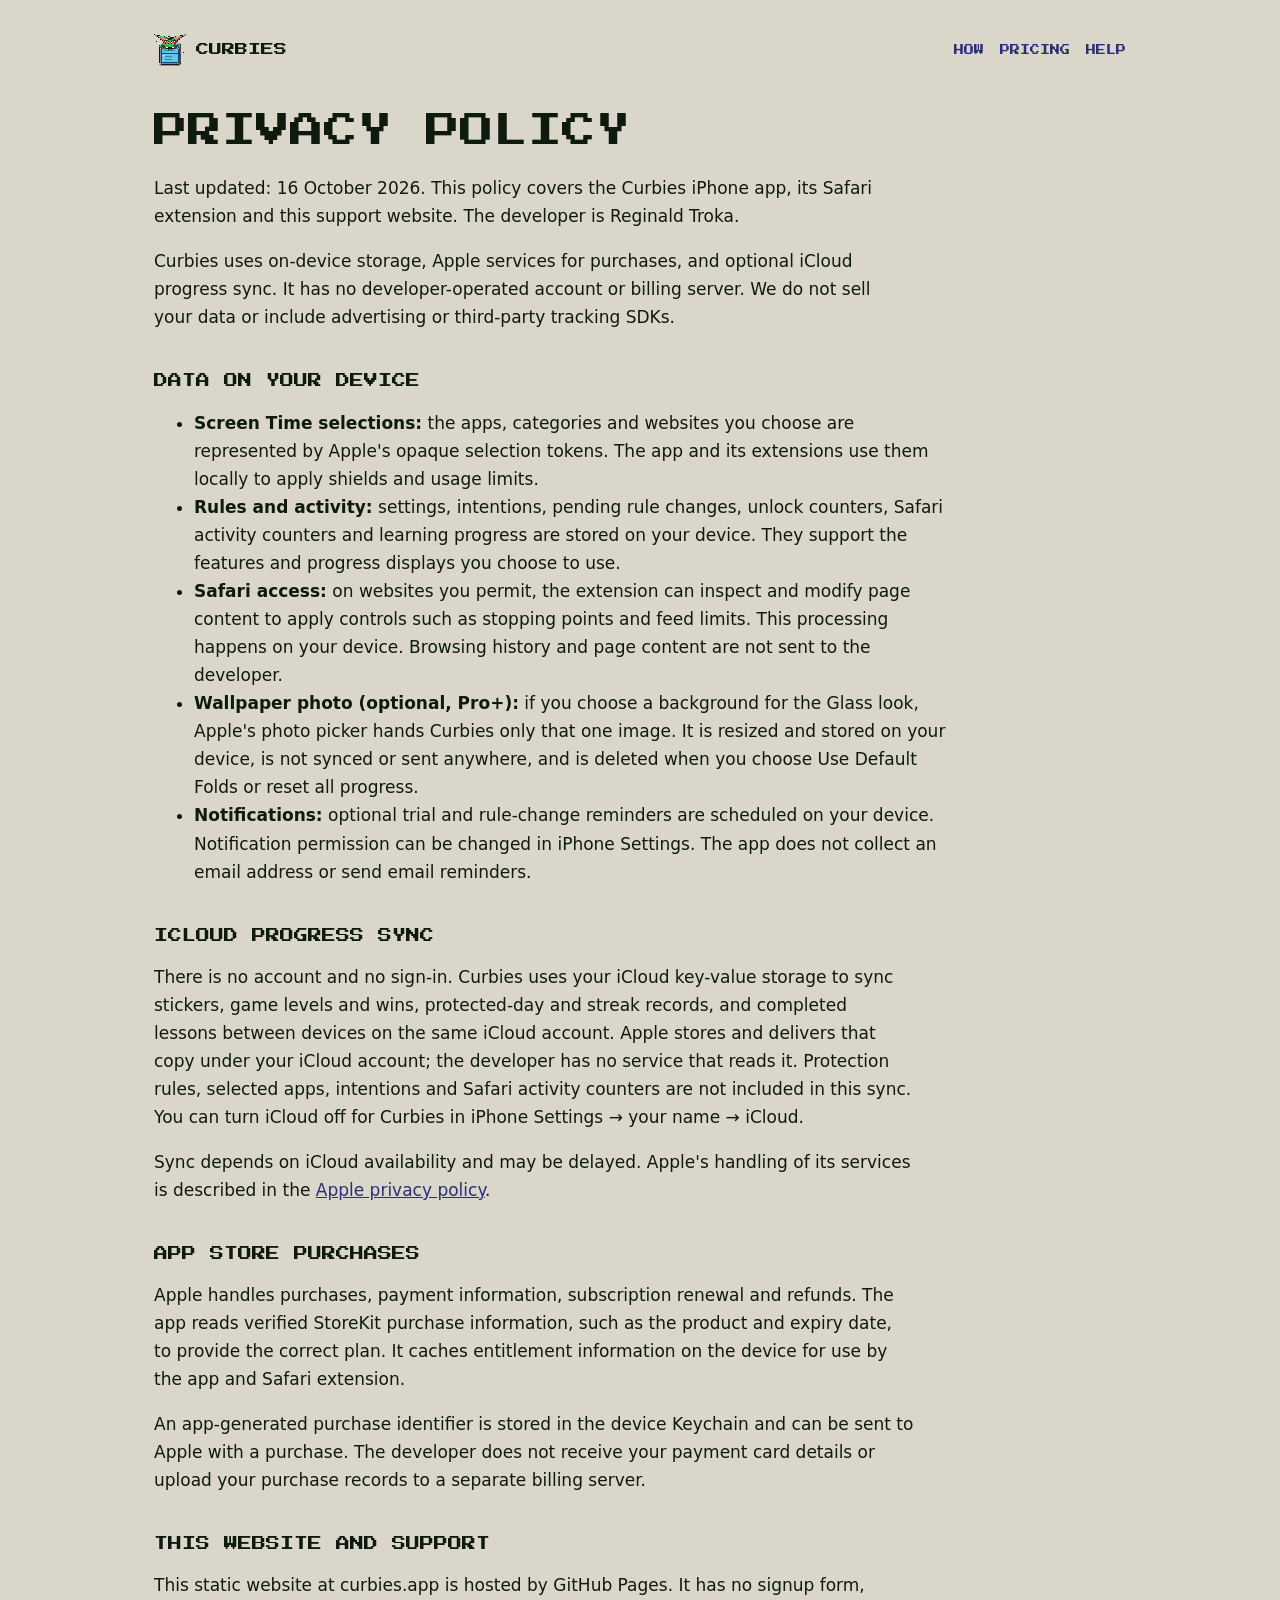
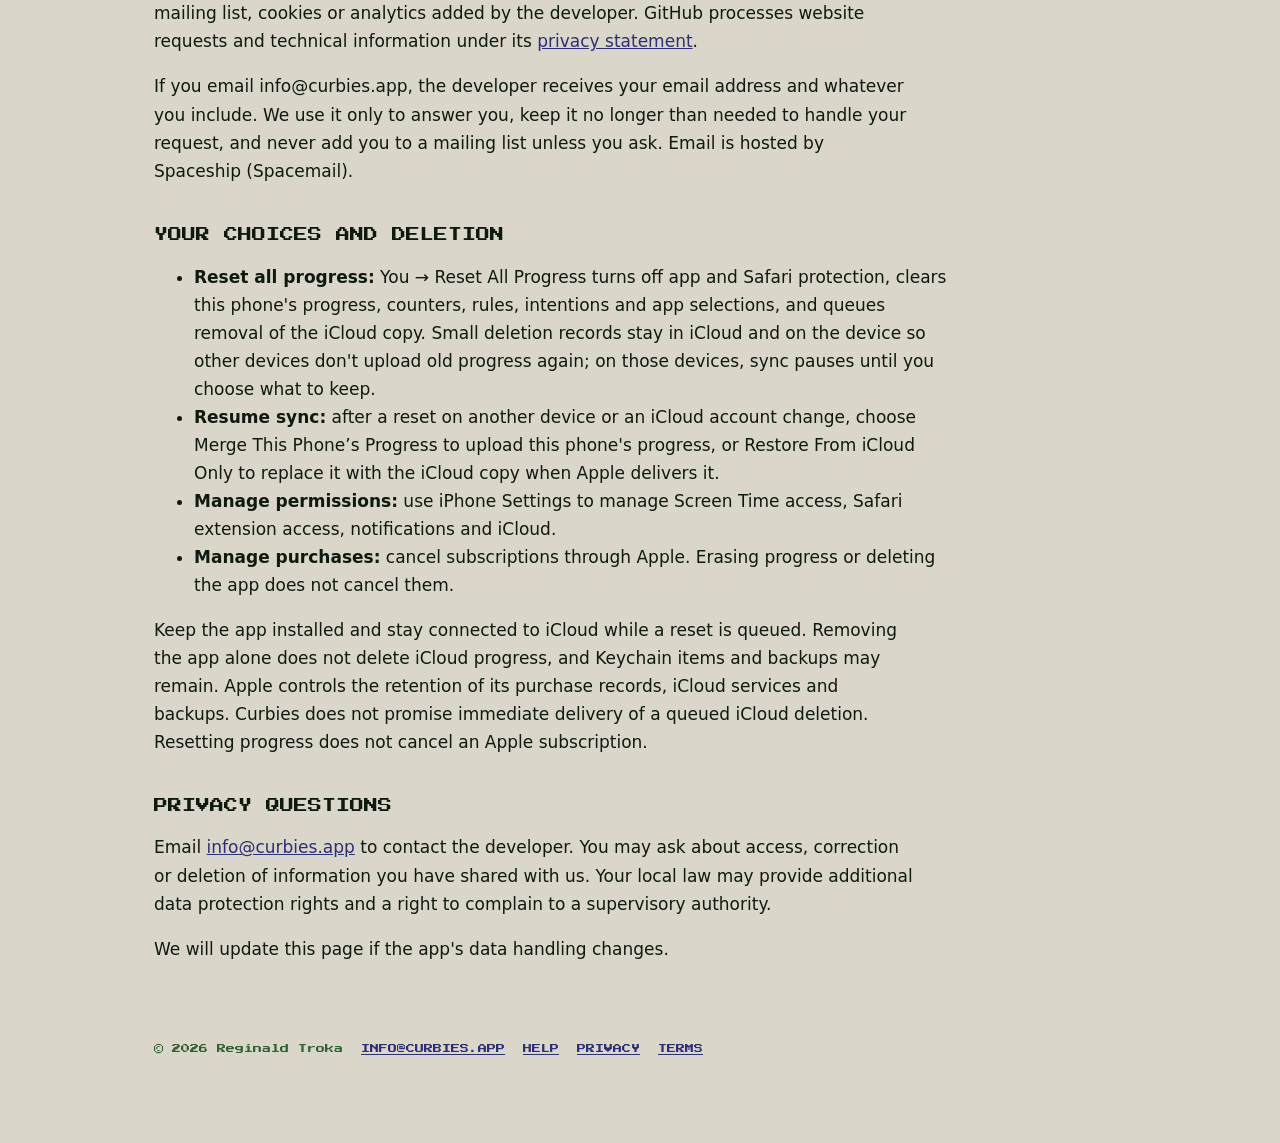
==== commit d1606080: "Privacy: explain the optional Glass wallpaper photo Pro+ can put a photo behind the Glass look. Appl" ====
--- a/privacy/index.html
+++ b/privacy/index.html
@@ -21,6 +21,7 @@
     <li><strong>Screen Time selections:</strong> the apps, categories and websites you choose are represented by Apple's opaque selection tokens. The app and its extensions use them locally to apply shields and usage limits.</li>
     <li><strong>Rules and activity:</strong> settings, intentions, pending rule changes, unlock counters, Safari activity counters and learning progress are stored on your device. They support the features and progress displays you choose to use.</li>
     <li><strong>Safari access:</strong> on websites you permit, the extension can inspect and modify page content to apply controls such as stopping points and feed limits. This processing happens on your device. Browsing history and page content are not sent to the developer.</li>
+    <li><strong>Wallpaper photo (optional, Pro+):</strong> if you choose a background for the Glass look, Apple's photo picker hands Curbies only that one image. It is resized and stored on your device, is not synced or sent anywhere, and is deleted when you choose Use Default Folds or reset all progress.</li>
     <li><strong>Notifications:</strong> optional trial and rule-change reminders are scheduled on your device. Notification permission can be changed in iPhone Settings. The app does not collect an email address or send email reminders.</li>
   </ul>
 
